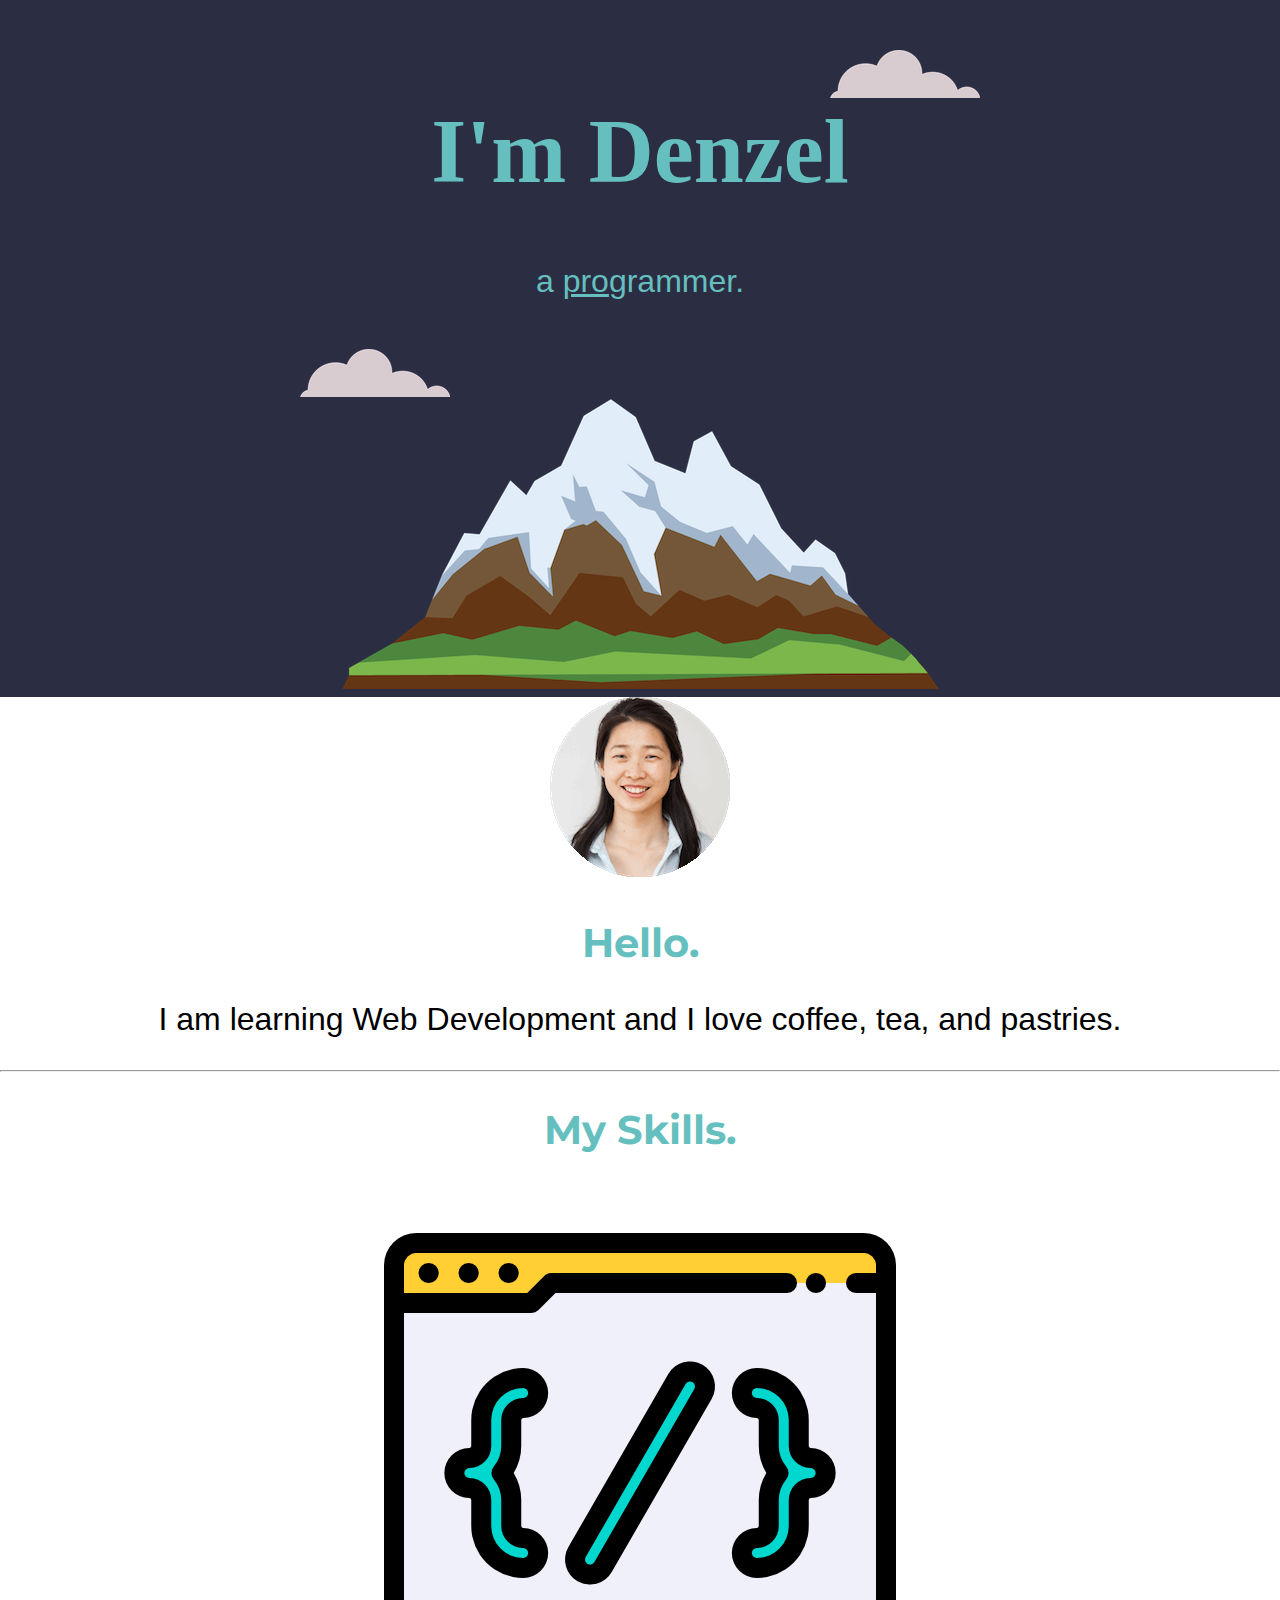
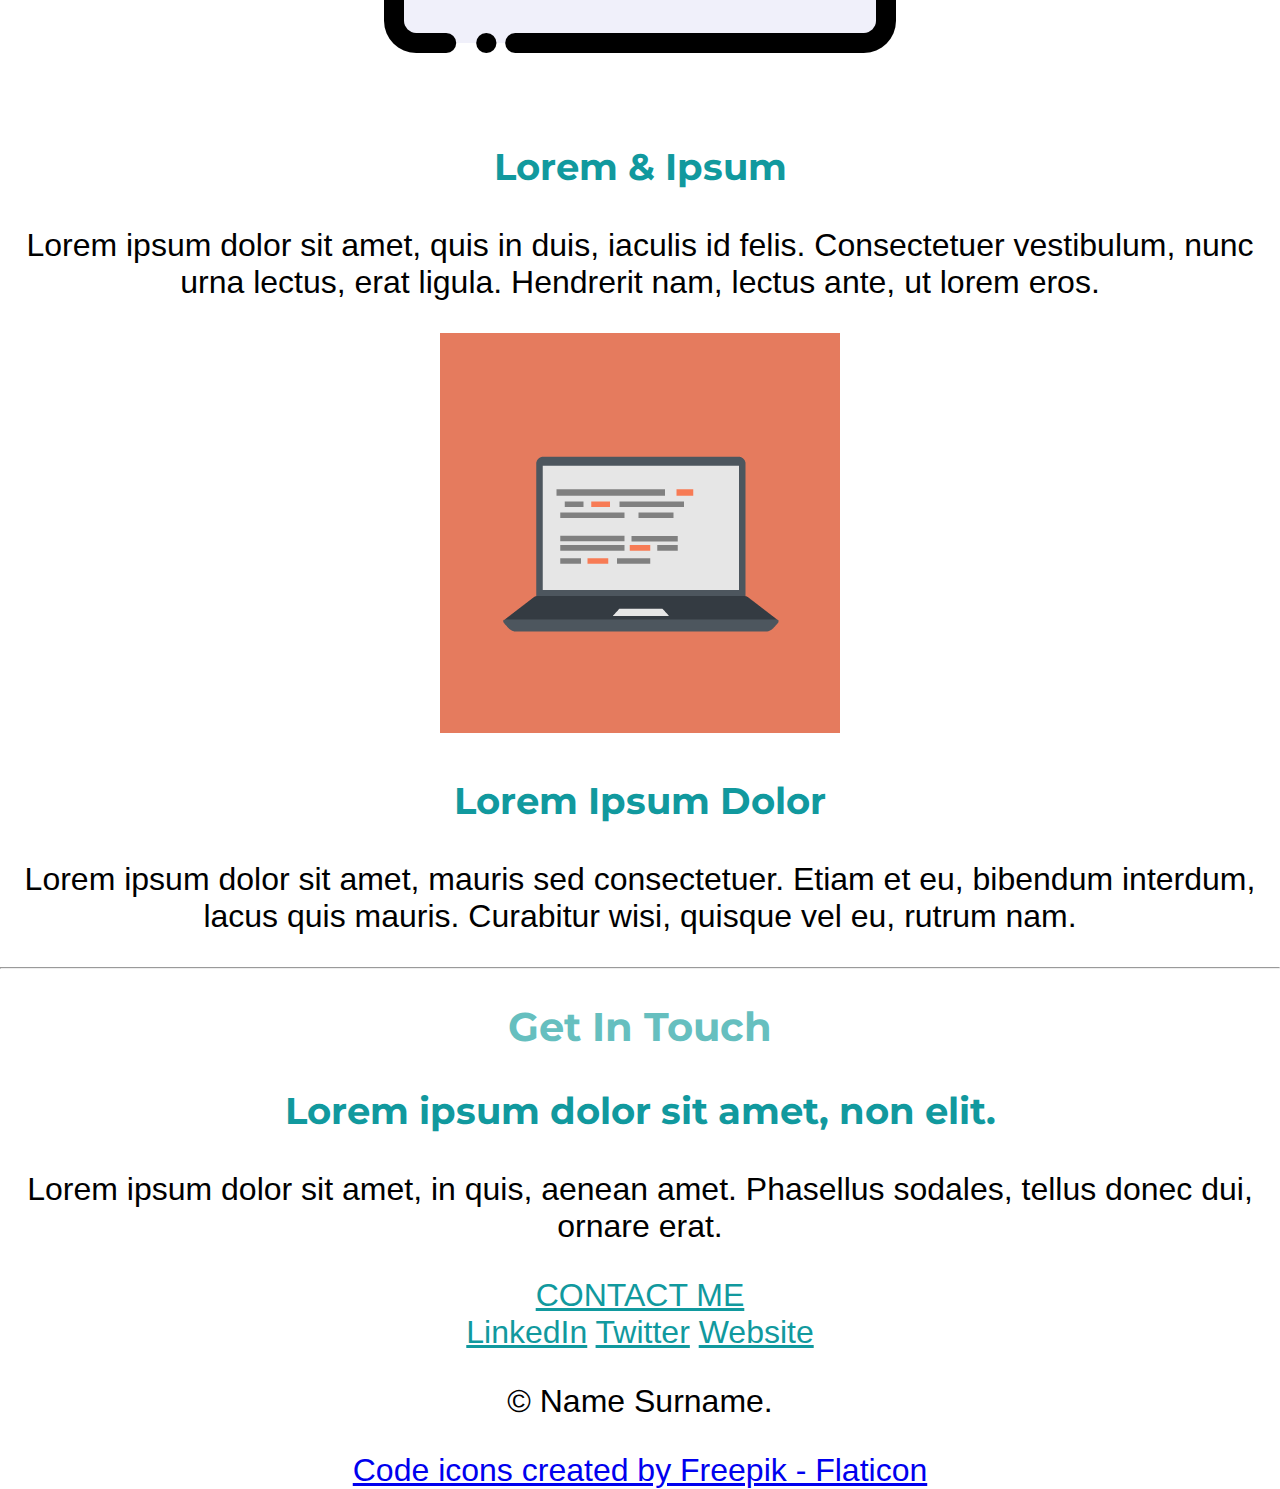
==== projects/CSS- My Site/index.html @ f83efb98 "update initial commit" ====
<!DOCTYPE html>
<html lang="en">
<meta charset="UTF-8">
<title>Denzel Ramos | Home</title>
<!-- add favicons so people can remember my website -->
<meta name="viewport" content="width=device-width,initial-scale=1">
<link rel="stylesheet" href="css/styles.css">
<link rel="icon" href="assets/favicon/favicon.ico">
<link rel="preconnect" href="https://fonts.googleapis.com">
<link rel="preconnect" href="https://fonts.gstatic.com" crossorigin>
<link href="https://fonts.googleapis.com/css2?family=Montserrat&display=swap" rel="stylesheet">
<!-- <script src=""></script> javascript external link-->
<body>
<!-- div can be replacements for HTML tags, but must be stylized in CSS -->
<!-- div is there for structure and divide contents -->

<!-- top container -->
<div class="top-container">
  <!-- block elements have some tags that take up the whole width of a webpage -->

  <!-- Common Block Elements: <p>, <h1> to <6>, <div>, <ol> + <ul> + <li>, <form> -->

  <img class="top-cloud" src="assets/images/cloud.png" alt="Image of a cloud">
  <h1 class="header-color">I'm Denzel</h1>

<!-- <span> does not break up a sentence if I want to stylize something within another tag -->
<!-- <span> or inline display element, it is similar to a <div>. Also the opposite of a block element-->

<!-- Common Inline Elements: <span>, <img>, <a> -->

<!-- display:none vs visibility: hidden is visibility will keep the position of the element while hiding compared to display which will remove it -->

  <p class="header-color">a <span class="pro">pro</span>grammer.</p>
  <img class="bottom-cloud" src="assets/images/cloud.png" alt="Image of a cloud">
  <img src="assets/images/mountain.png" alt="Image of a mountain.">
</div>
<!-- middle container -->
<div class="middle-container">
  <div class="profile">
    <img src="assets/images/angela.png" alt="">
    <h2 class="header-color">Hello.</h2>
    <p>I am learning Web Development and I love coffee, tea, and pastries.</p>
  </div>
  <hr>
  <div class="skills">
    <h2 class="header-color">My Skills.</h2>
    <div class="skill-row">
      <img class="" src="assets/images/coding.png" alt="">

      <h3 class="subheader-color">Lorem & Ipsum</h3>
      <p>Lorem ipsum dolor sit amet, quis in duis, iaculis id felis. Consectetuer vestibulum, nunc urna lectus, erat ligula. Hendrerit nam, lectus ante, ut lorem eros.</p>
    </div>
    <div class="skill-row">
      <img class="" src="assets/images/computer.png" alt="">
      <h3 class="subheader-color">Lorem Ipsum Dolor</h3>
      <p>Lorem ipsum dolor sit amet, mauris sed consectetuer. Etiam et eu, bibendum interdum, lacus quis mauris. Curabitur wisi, quisque vel eu, rutrum nam.</p>
    </div>
  </div>
  <hr>
  <div class="contact-me">
    <h2 class="header-color">Get In Touch</h2>
    <h3 class="subheader-color">Lorem ipsum dolor sit amet, non elit.</h3>
    <p>Lorem ipsum dolor sit amet, in quis, aenean amet. Phasellus sodales, tellus donec dui, ornare erat.</p>
    <a class="btn subheader-color" href="mailto:name@email.com">CONTACT ME</a>
  </div>
</div>


<div class="bottom-container">
  <a class="footer-link subheader-color" href="https://www.linkedin.com/">LinkedIn</a>
  <a class="footer-link subheader-color" href="https://twitter.com/">Twitter</a>
  <a class="footer-link subheader-color" href="https://www.appbrewery.co/">Website</a>
  <p>© Name Surname.</p>
</div>
<!-- bottom container -->
<div class="bottom-container">
<a href="https://www.flaticon.com/free-icons/code" title="code icons">Code icons created by Freepik - Flaticon</a>
</div>
</body>

</html>
---- projects/CSS- My Site/css/styles.css ----
body {
  margin: 0px;
  text-align: center;
  font-family: "Helvetica Neue", Helvetica, Arial, sans-serif;
  font-size: 200%;
}

h1 {
  font-size: 5.625rem;
  margin-top: 0;
  font-family: "Sacramento", cursive;
}

h2 {
  font-family: "Montserrat", sans-serif;
  font-size: 2.5rem;
}

h3 {
  font-family: "Montserrat", sans-serif;
}

.header-color {
  color: #66BFBF;
}

.subheader-color {
  color: #11999E;
}

.top-container {
    background-color: #2B2E43;
    position: relative;
    padding-top: 100px;
}

.middle-container {
  /* background-color: #D4D1BC; */

}

.bottom-container {
  /* background-color: #006080; */
}

.pro {
  text-decoration: underline;
}

.top-cloud {
  position: absolute;
  right: 300px;
  top: 50px;
}

.bottom-cloud {
  position: absolute;
  left: 300px;
  bottom: 300px;
}
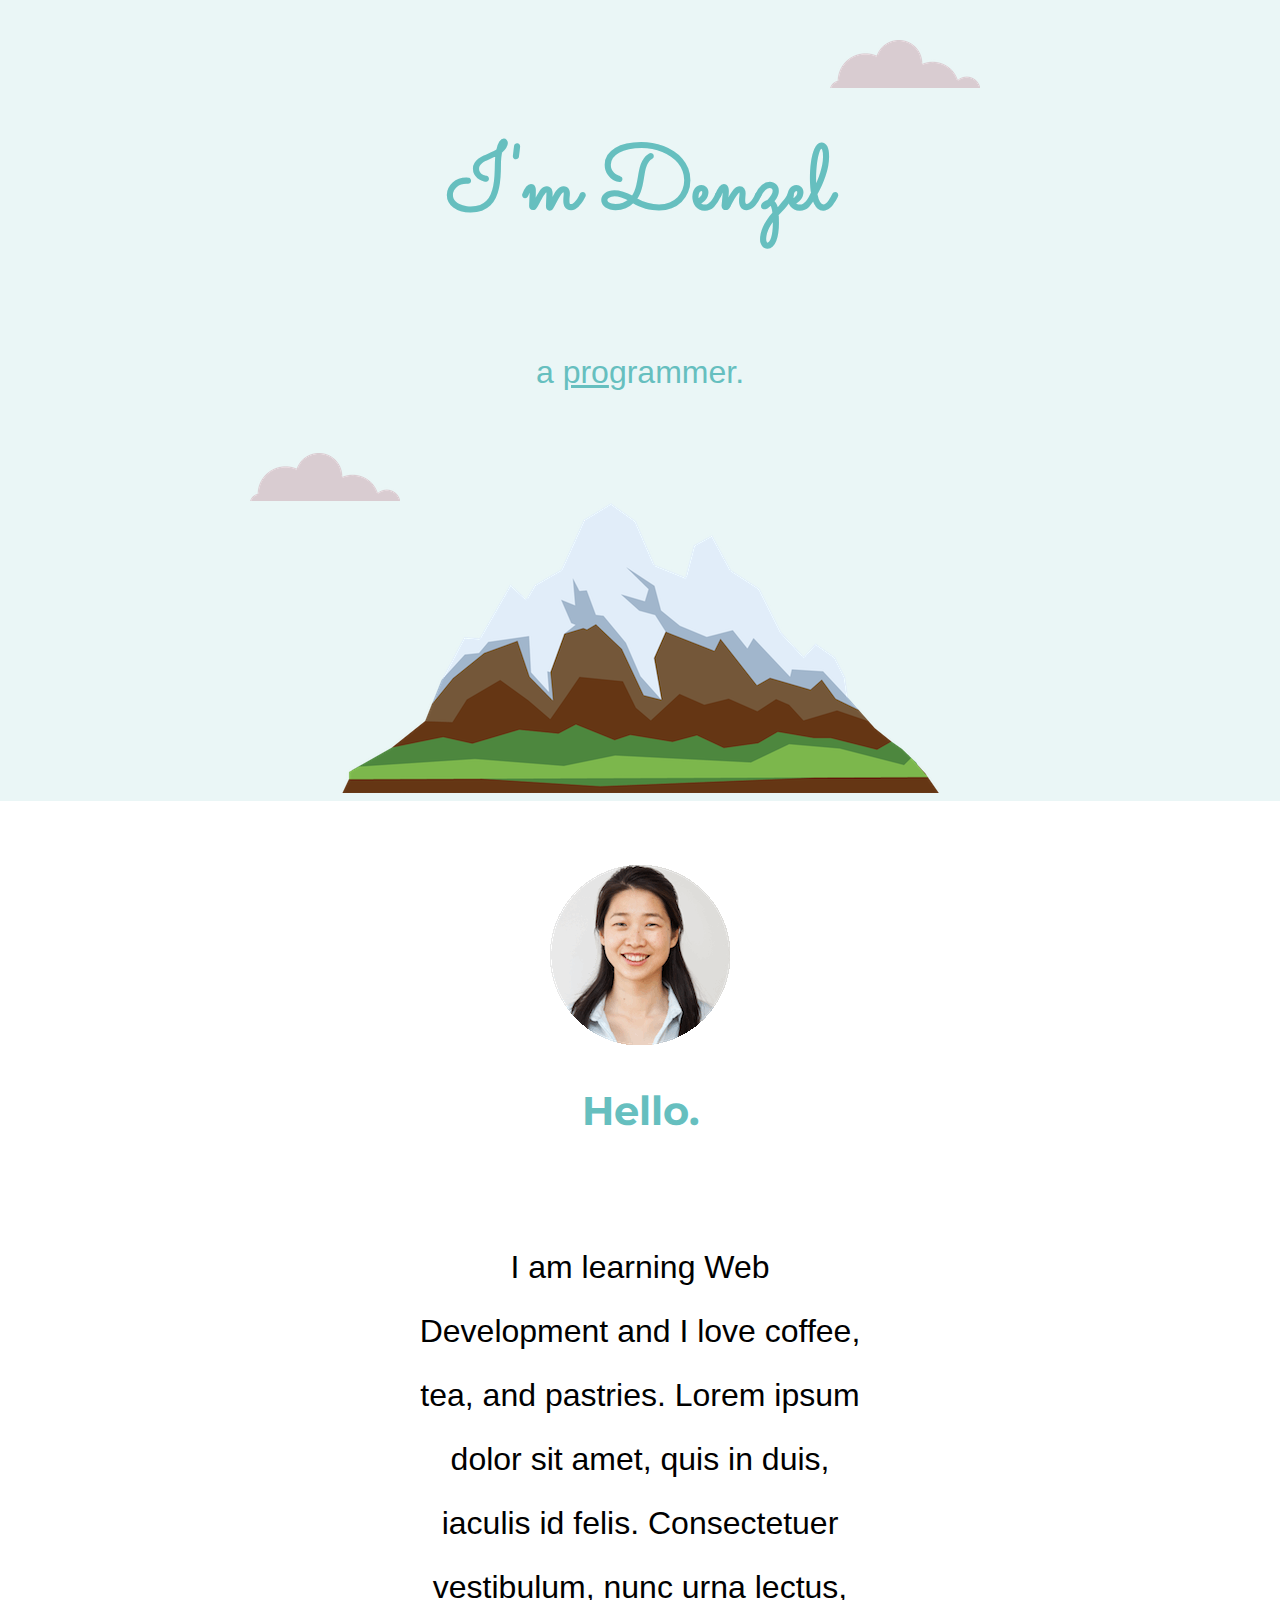
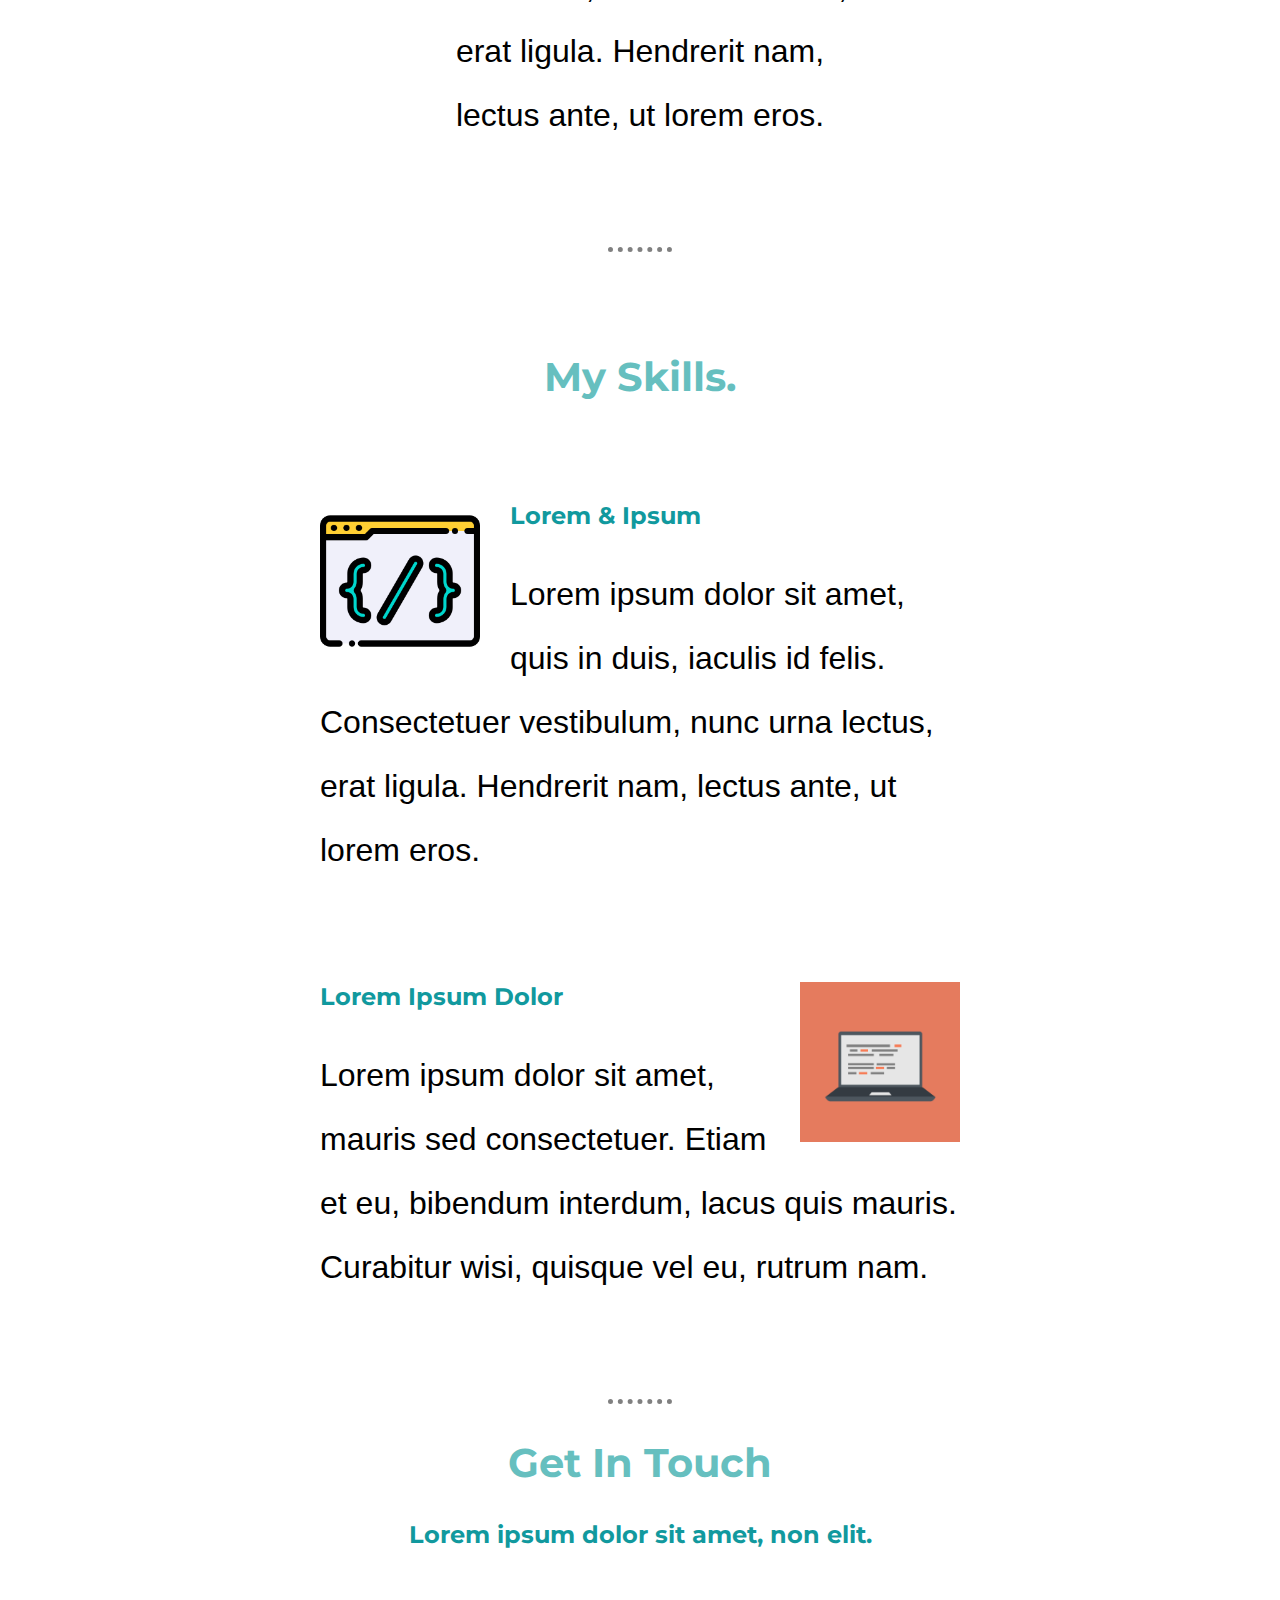
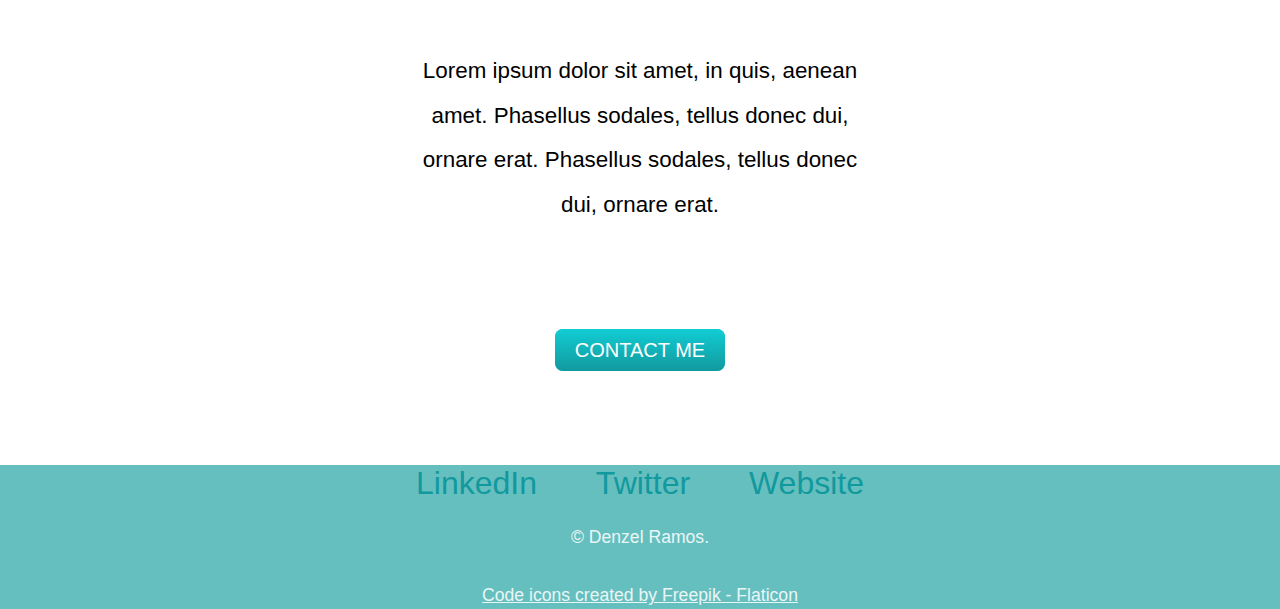
==== commit 852bedcb: "Intermediate CSS" ====
--- a/projects/CSS- My Site/index.html
+++ b/projects/CSS- My Site/index.html
@@ -8,12 +8,16 @@
 <link rel="icon" href="assets/favicon/favicon.ico">
 <link rel="preconnect" href="https://fonts.googleapis.com">
 <link rel="preconnect" href="https://fonts.gstatic.com" crossorigin>
-<link href="https://fonts.googleapis.com/css2?family=Montserrat&display=swap" rel="stylesheet">
+<link rel="preconnect" href="https://fonts.googleapis.com">
+<link rel="preconnect" href="https://fonts.gstatic.com" crossorigin>
+<link rel="preconnect" href="https://fonts.googleapis.com">
+<link rel="preconnect" href="https://fonts.gstatic.com" crossorigin>
+<link href="https://fonts.googleapis.com/css2?family=Montserrat:wght@400;500&family=Sacramento&display=swap" rel="stylesheet">  
 <!-- <script src=""></script> javascript external link-->
 <body>
 <!-- div can be replacements for HTML tags, but must be stylized in CSS -->
 <!-- div is there for structure and divide contents -->
-
+ 
 <!-- top container -->
 <div class="top-container">
   <!-- block elements have some tags that take up the whole width of a webpage -->
@@ -34,24 +38,25 @@
   <img class="bottom-cloud" src="assets/images/cloud.png" alt="Image of a cloud">
   <img src="assets/images/mountain.png" alt="Image of a mountain.">
 </div>
+
 <!-- middle container -->
 <div class="middle-container">
   <div class="profile">
-    <img src="assets/images/angela.png" alt="">
+    <img class="profile-pic" src="assets/images/angela.png" alt="">
     <h2 class="header-color">Hello.</h2>
-    <p>I am learning Web Development and I love coffee, tea, and pastries.</p>
+    <p class="hello-description">I am learning Web Development and I love coffee, tea, and pastries. Lorem ipsum dolor sit amet, quis in duis, iaculis id felis. Consectetuer vestibulum, nunc urna lectus, erat ligula. Hendrerit nam, lectus ante, ut lorem eros.</p>
   </div>
   <hr>
   <div class="skills">
-    <h2 class="header-color">My Skills.</h2>
+    <h2 class="header-color skills-title">My Skills.</h2>
     <div class="skill-row">
-      <img class="" src="assets/images/coding.png" alt="">
+      <img class="code-img" src="assets/images/coding.png" alt="">
 
       <h3 class="subheader-color">Lorem & Ipsum</h3>
       <p>Lorem ipsum dolor sit amet, quis in duis, iaculis id felis. Consectetuer vestibulum, nunc urna lectus, erat ligula. Hendrerit nam, lectus ante, ut lorem eros.</p>
     </div>
     <div class="skill-row">
-      <img class="" src="assets/images/computer.png" alt="">
+      <img class="chili-img" src="assets/images/computer.png" alt="">
       <h3 class="subheader-color">Lorem Ipsum Dolor</h3>
       <p>Lorem ipsum dolor sit amet, mauris sed consectetuer. Etiam et eu, bibendum interdum, lacus quis mauris. Curabitur wisi, quisque vel eu, rutrum nam.</p>
     </div>
@@ -60,21 +65,18 @@
   <div class="contact-me">
     <h2 class="header-color">Get In Touch</h2>
     <h3 class="subheader-color">Lorem ipsum dolor sit amet, non elit.</h3>
-    <p>Lorem ipsum dolor sit amet, in quis, aenean amet. Phasellus sodales, tellus donec dui, ornare erat.</p>
-    <a class="btn subheader-color" href="mailto:name@email.com">CONTACT ME</a>
+    <p class="hello-description footer-sentence">Lorem ipsum dolor sit amet, in quis, aenean amet. Phasellus sodales, tellus donec dui, ornare erat. Phasellus sodales, tellus donec dui, ornare erat.</p>
+    <a class="btn skills-title subheader-color" href="mailto:name@email.com">CONTACT ME</a>
   </div>
 </div>
 
-
+<!-- bottom container -->
 <div class="bottom-container">
   <a class="footer-link subheader-color" href="https://www.linkedin.com/">LinkedIn</a>
   <a class="footer-link subheader-color" href="https://twitter.com/">Twitter</a>
   <a class="footer-link subheader-color" href="https://www.appbrewery.co/">Website</a>
-  <p>© Name Surname.</p>
-</div>
-<!-- bottom container -->
-<div class="bottom-container">
-<a href="https://www.flaticon.com/free-icons/code" title="code icons">Code icons created by Freepik - Flaticon</a>
+  <p class="footer">© Denzel Ramos.</p>
+  <a class="footer" href="https://www.flaticon.com/free-icons/code" title="code icons">Code icons created by Freepik - Flaticon</a>
 </div>
 </body>
 
--- a/projects/CSS- My Site/css/styles.css
+++ b/projects/CSS- My Site/css/styles.css
@@ -9,16 +9,55 @@
   font-size: 5.625rem;
   margin-top: 0;
   font-family: "Sacramento", cursive;
+  line-height: 2;
 }
 
 h2 {
   font-family: "Montserrat", sans-serif;
   font-size: 2.5rem;
+  font-weight: bold;
 }
 
 h3 {
   font-family: "Montserrat", sans-serif;
-}
+  font-size: 24px;
+}
+
+hr {
+  border: none;
+  border-top-style: dotted;
+  border-color: gray;
+  border-width: 5px;
+  width: 5%;
+}
+
+/* Angela's Code Solution
+hr {
+  background-color: #EAF6F6 6px;
+  border-bottom: none;
+  width: 4%;
+  margin: 100px auto;
+} */
+
+/* Angela's Code Solution*/
+p {
+  line-height: 2;
+}
+
+/* Angela's Code Solution
+Adjust code around footer classes for social media
+a {
+  color: #11999E;
+  font-family: "Montserrat", sans-serif;
+  margin: 10px 20px;
+  text-decoration: none;
+}
+
+Angela's Code Solution
+a:hover {
+  color:#EAF6F6;
+} */
+
 
 .header-color {
   color: #66BFBF;
@@ -28,33 +67,137 @@
   color: #11999E;
 }
 
+.skill-row {
+  width: 50%;
+  margin: 100px auto 100px auto;
+  text-align: left;
+}
+
 .top-container {
-    background-color: #2B2E43;
+    background-color: #EAF6F6;
     position: relative;
     padding-top: 100px;
 }
 
-.middle-container {
-  /* background-color: #D4D1BC; */
-
-}
+/* .middle-container {
+  unused container
+} */
+
+/* Angela's Code Solution
+.bottom-contaomer {
+  background-color: #66BFBF;
+  padding to encompass everything within the bottome container;
+  padding: 50px 0 20px;
+} */
 
 .bottom-container {
-  /* background-color: #006080; */
+  background-color: #66BFBF;
+  margin: 100px auto auto auto;
+}
+
+/* Angela's Code Solution
+swap hello-description with intro
+.intro {
+  width: 30%;
+  margin: auto;
+} */
+
+.hello-description {
+  width: 35%;
+  margin: 100px auto 100px auto;
+  text-align: center;
 }
 
 .pro {
   text-decoration: underline;
+}
+
+.profile-pic {
+  margin-top: 5%;
 }
 
 .top-cloud {
   position: absolute;
   right: 300px;
-  top: 50px;
+  top: 40px;
 }
 
 .bottom-cloud {
   position: absolute;
-  left: 300px;
+  left: 250px;
   bottom: 300px;
 }
+
+
+.code-img {
+  width: 25%;
+  float: left;
+  margin-right: 30px;
+}
+
+.chili-img {
+  width: 25%;
+  float: right;
+  margin-left: 30px;
+}
+
+.skills-title {
+  margin: 100px auto 100px auto;
+}
+
+.btn {
+  background: #11cdd4;
+  background-image: -webkit-linear-gradient(top, #11cdd4, #11999e);
+  background-image: -moz-linear-gradient(top, #11cdd4, #11999e);
+  background-image: -ms-linear-gradient(top, #11cdd4, #11999e);
+  background-image: -o-linear-gradient(top, #11cdd4, #11999e);
+  background-image: linear-gradient(to bottom, #11cdd4, #11999e);
+  -webkit-border-radius: 8;
+  -moz-border-radius: 8;
+  border-radius: 8px;
+  font-family: Arial;
+  color: #ffffff;
+  font-size: 20px;
+  padding: 10px 20px 10px 20px;
+  text-decoration: none;
+}
+
+.btn:hover {
+  background: #30e3cb;
+  background-image: -webkit-linear-gradient(top, #30e3cb, #2bc4ad);
+  background-image: -moz-linear-gradient(top, #30e3cb, #2bc4ad);
+  background-image: -ms-linear-gradient(top, #30e3cb, #2bc4ad);
+  background-image: -o-linear-gradient(top, #30e3cb, #2bc4ad);
+  background-image: linear-gradient(to bottom, #30e3cb, #2bc4ad);
+  text-decoration: none;
+}
+
+.footer-link {
+  text-decoration: none;
+  margin: auto 25px auto 25px;
+}
+
+.footer {
+  color: #EAF6F6;
+  font-size: 55%;
+}
+
+/* Angela's Code Solution
+swap with footer-sentence
+.contact-message {
+  width: 40%;
+  margin: 40px auto 60px;
+} */
+
+/* Angela's Code Solution
+swap footer with copyright for the copyright with name
+.copyright {
+  color: #EAF6F6;
+  font-size: 0.75rem;
+  some sepration from the top
+  padding: 20px 0;
+} */
+
+.footer-sentence {
+  font-size: 70%;
+}